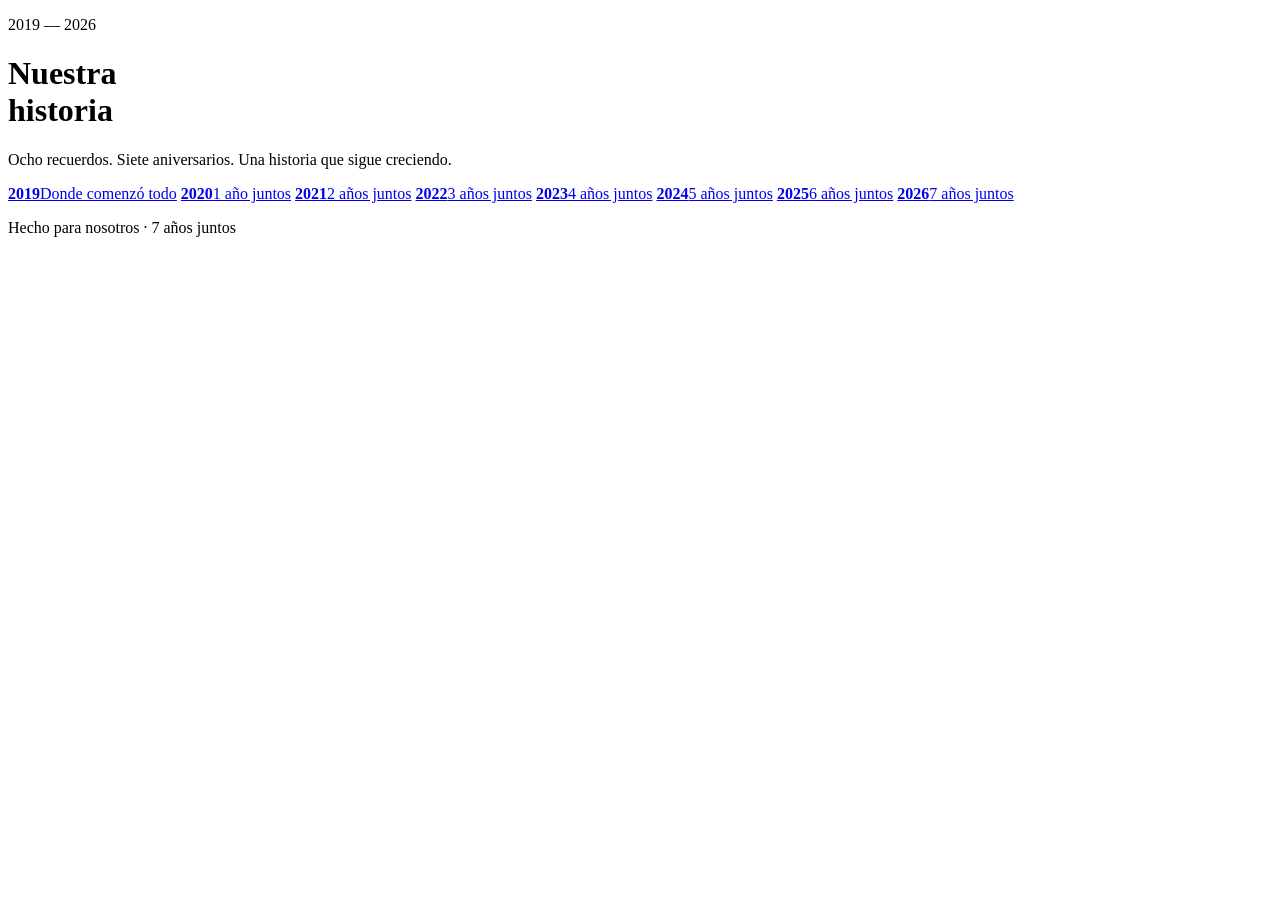
==== index.html @ f182fec3 "Inicializar sitio aniversario" ====
<!doctype html>
<html lang="es">
<head>
  <meta charset="utf-8">
  <meta name="viewport" content="width=device-width,initial-scale=1,viewport-fit=cover">
  <meta name="theme-color" content="#090705">
  <title>7 años juntos</title>
  <link rel="stylesheet" href="assets/style.css">
</head>
<body>
  <main class="home">
    <p class="eyebrow">2019 — 2026</p>
    <h1>Nuestra<br>historia</h1>
    <p class="intro">
      Ocho recuerdos. Siete aniversarios. Una historia que sigue creciendo.
    </p>
    <nav class="timeline" aria-label="Línea de tiempo">
      <a class="year-link" href="2019/"><strong>2019</strong><span>Donde comenzó todo</span></a>
      <a class="year-link" href="2020/"><strong>2020</strong><span>1 año juntos</span></a>
      <a class="year-link" href="2021/"><strong>2021</strong><span>2 años juntos</span></a>
      <a class="year-link" href="2022/"><strong>2022</strong><span>3 años juntos</span></a>
      <a class="year-link" href="2023/"><strong>2023</strong><span>4 años juntos</span></a>
      <a class="year-link" href="2024/"><strong>2024</strong><span>5 años juntos</span></a>
      <a class="year-link" href="2025/"><strong>2025</strong><span>6 años juntos</span></a>
      <a class="year-link" href="2026/"><strong>2026</strong><span>7 años juntos</span></a>
    </nav>
    <p class="footer-note">Hecho para nosotros · 7 años juntos</p>
  </main>
</body>
</html>
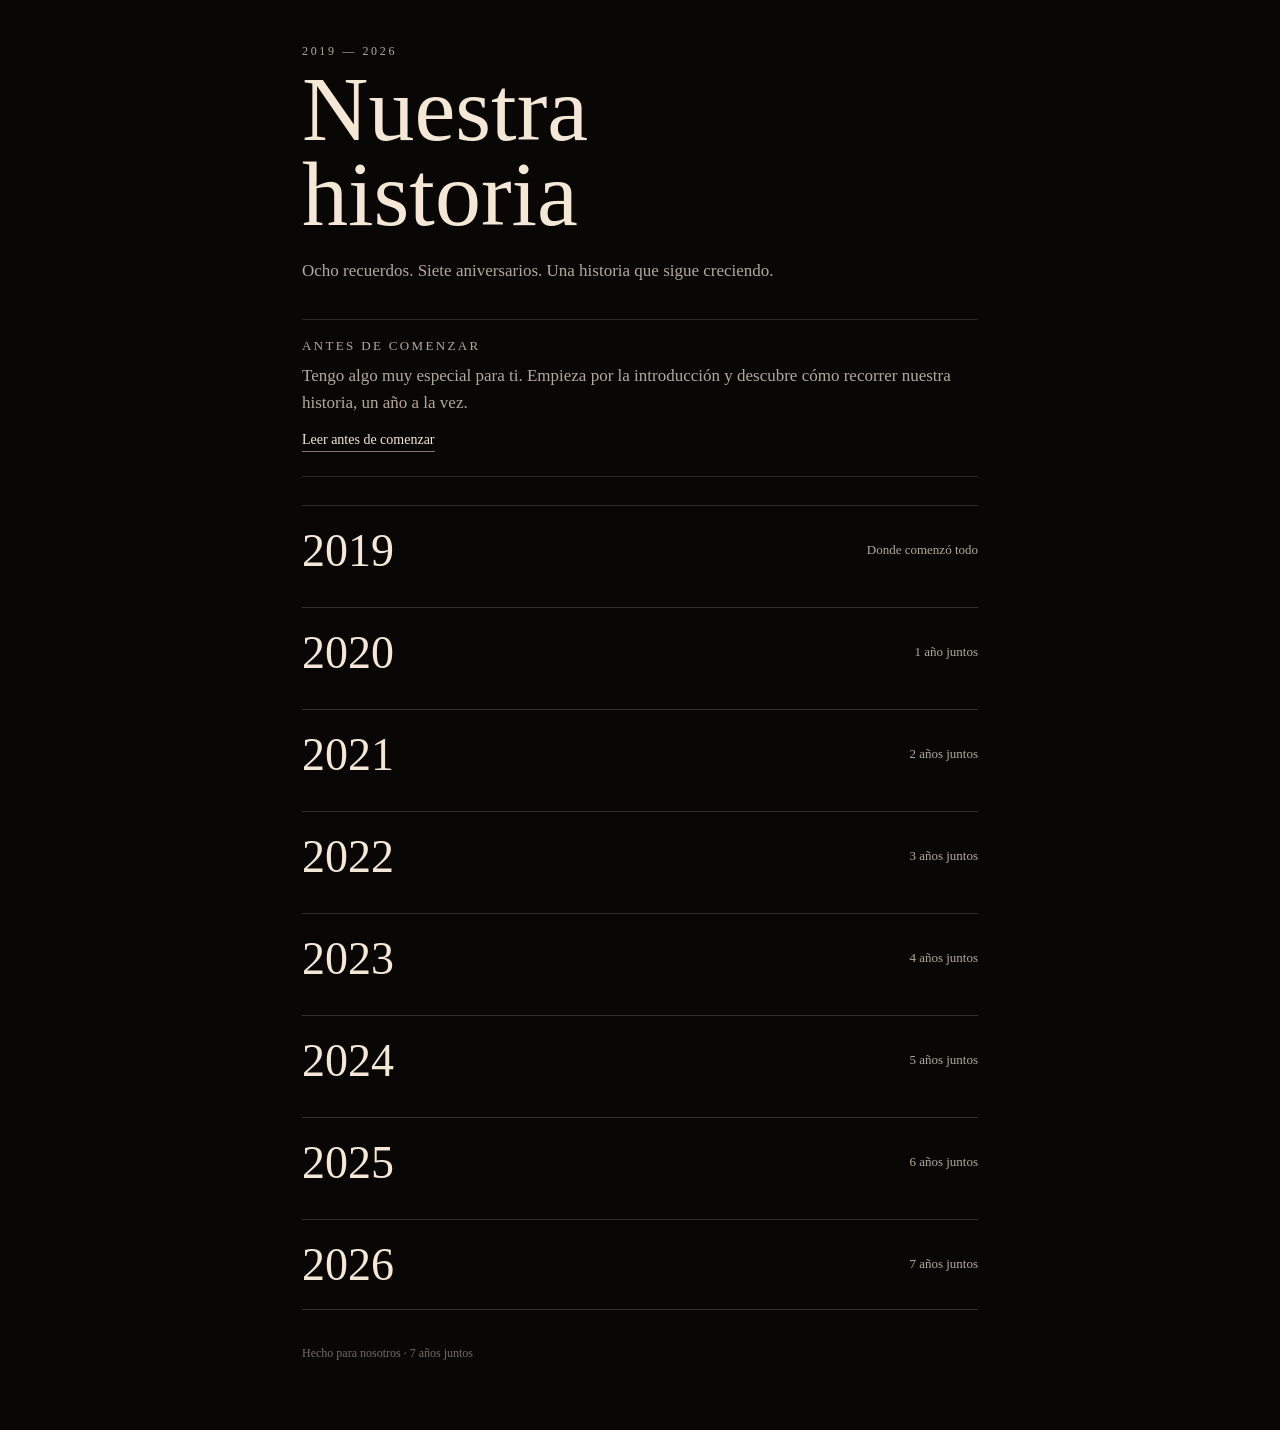
==== commit 9a9d26a1: "Agregar acceso a la introducción desde portada" ====
--- a/index.html
+++ b/index.html
@@ -14,6 +14,15 @@
     <p class="intro">
       Ocho recuerdos. Siete aniversarios. Una historia que sigue creciendo.
     </p>
+
+    <section class="home-intro-callout">
+      <p class="home-intro-label">Antes de comenzar</p>
+      <p class="home-intro-text">
+        Tengo algo muy especial para ti. Empieza por la introducción y descubre cómo recorrer nuestra historia, un año a la vez.
+      </p>
+      <a class="home-intro-link" href="intro/">Leer antes de comenzar</a>
+    </section>
+
     <nav class="timeline" aria-label="Línea de tiempo">
       <a class="year-link" href="2019/"><strong>2019</strong><span>Donde comenzó todo</span></a>
       <a class="year-link" href="2020/"><strong>2020</strong><span>1 año juntos</span></a>
--- a/assets/style.css
+++ b/assets/style.css
@@ -0,0 +1 @@
+:root{color-scheme:dark;--bg:#090705;--paper:#f5e7d6;--muted:rgba(245,231,214,.72)}*{box-sizing:border-box}html,body{margin:0;min-height:100%;background:var(--bg)}body{font-family:Georgia,"Times New Roman",serif;color:var(--paper);overflow-x:hidden}a{color:inherit}.page{min-height:100svh;display:grid;place-items:center;background:radial-gradient(circle at 50% 0%,rgba(120,75,38,.18),transparent 38%),#090705}.story{position:relative;width:min(100vw,620px);min-height:100svh;display:grid;place-items:center;overflow:hidden;background:#090705}.story img{width:100%;height:100svh;object-fit:contain;display:block;animation:reveal .8s ease-out both}@keyframes reveal{from{opacity:0;transform:scale(1.012);filter:blur(4px)}to{opacity:1;transform:scale(1);filter:blur(0)}}.home{width:min(100%,720px);padding:44px 22px 56px;margin:0 auto}.eyebrow{margin:0 0 8px;text-transform:uppercase;letter-spacing:.22em;font-size:12px;color:var(--muted)}h1{margin:0;font-weight:400;font-size:clamp(48px,14vw,92px);line-height:.92}.intro{max-width:520px;color:var(--muted);font-size:17px;line-height:1.55;margin:22px 0 34px}.home-intro-callout{margin:0 0 28px;padding:18px 0 24px;border-top:1px solid rgba(245,231,214,.14);border-bottom:1px solid rgba(245,231,214,.14)}.home-intro-label{margin:0 0 8px;font-size:13px;letter-spacing:.18em;text-transform:uppercase;color:var(--muted)}.home-intro-text{margin:0 0 14px;font-size:17px;line-height:1.6;color:var(--muted)}.home-intro-link{display:inline-block;font-size:14px;text-decoration:none;border-bottom:1px solid rgba(245,231,214,.5);padding-bottom:3px}.timeline{display:grid;gap:12px}.year-link{display:flex;align-items:center;justify-content:space-between;gap:20px;text-decoration:none;border-top:1px solid rgba(245,231,214,.18);padding:18px 0}.year-link:last-child{border-bottom:1px solid rgba(245,231,214,.18)}.year-link strong{font-size:clamp(28px,9vw,46px);font-weight:400}.year-link span{font-size:13px;color:var(--muted);text-align:right}.footer-note{margin-top:34px;font-size:12px;color:rgba(245,231,214,.45);line-height:1.5}.intro-page{min-height:100svh;display:grid;place-items:center;background:radial-gradient(circle at 50% 0%,rgba(120,75,38,.18),transparent 38%),#090705;padding:32px 18px}.intro-wrap{width:min(100%,720px);margin:0 auto;color:var(--paper)}.intro-eyebrow{margin:0 0 14px;text-transform:uppercase;letter-spacing:.22em;font-size:12px;color:var(--muted)}.intro-title{margin:0 0 22px;font-weight:400;font-size:clamp(38px,10vw,74px);line-height:.95}.intro-text{margin:0 0 18px;font-size:18px;line-height:1.65;color:var(--muted)}.intro-card{margin:30px 0;padding:24px 22px;border:1px solid rgba(245,231,214,.14);background:rgba(255,255,255,.02);border-radius:18px}.intro-card-title{margin:0 0 16px;font-weight:400;font-size:28px;line-height:1.1;color:var(--paper)}.intro-list{margin:0;padding-left:22px;color:var(--muted);font-size:17px;line-height:1.75}.intro-list li+li{margin-top:8px}.intro-footer{margin-top:34px;padding-top:24px;border-top:1px solid rgba(245,231,214,.14)}.intro-closing{margin:0 0 16px;font-size:16px;color:var(--muted)}.intro-button{display:inline-flex;align-items:center;justify-content:center;min-height:54px;padding:0 24px;border-radius:999px;text-decoration:none;background:var(--paper);color:#090705;font-size:16px;font-weight:600;transition:transform .2s ease,opacity .2s ease}.intro-button:hover{opacity:.92;transform:translateY(-1px)}.intro-button:active{transform:translateY(0)}@media(min-width:700px){.story{min-height:100vh}.story img{height:100vh}}@media(prefers-reduced-motion:reduce){.story img{animation:none}}
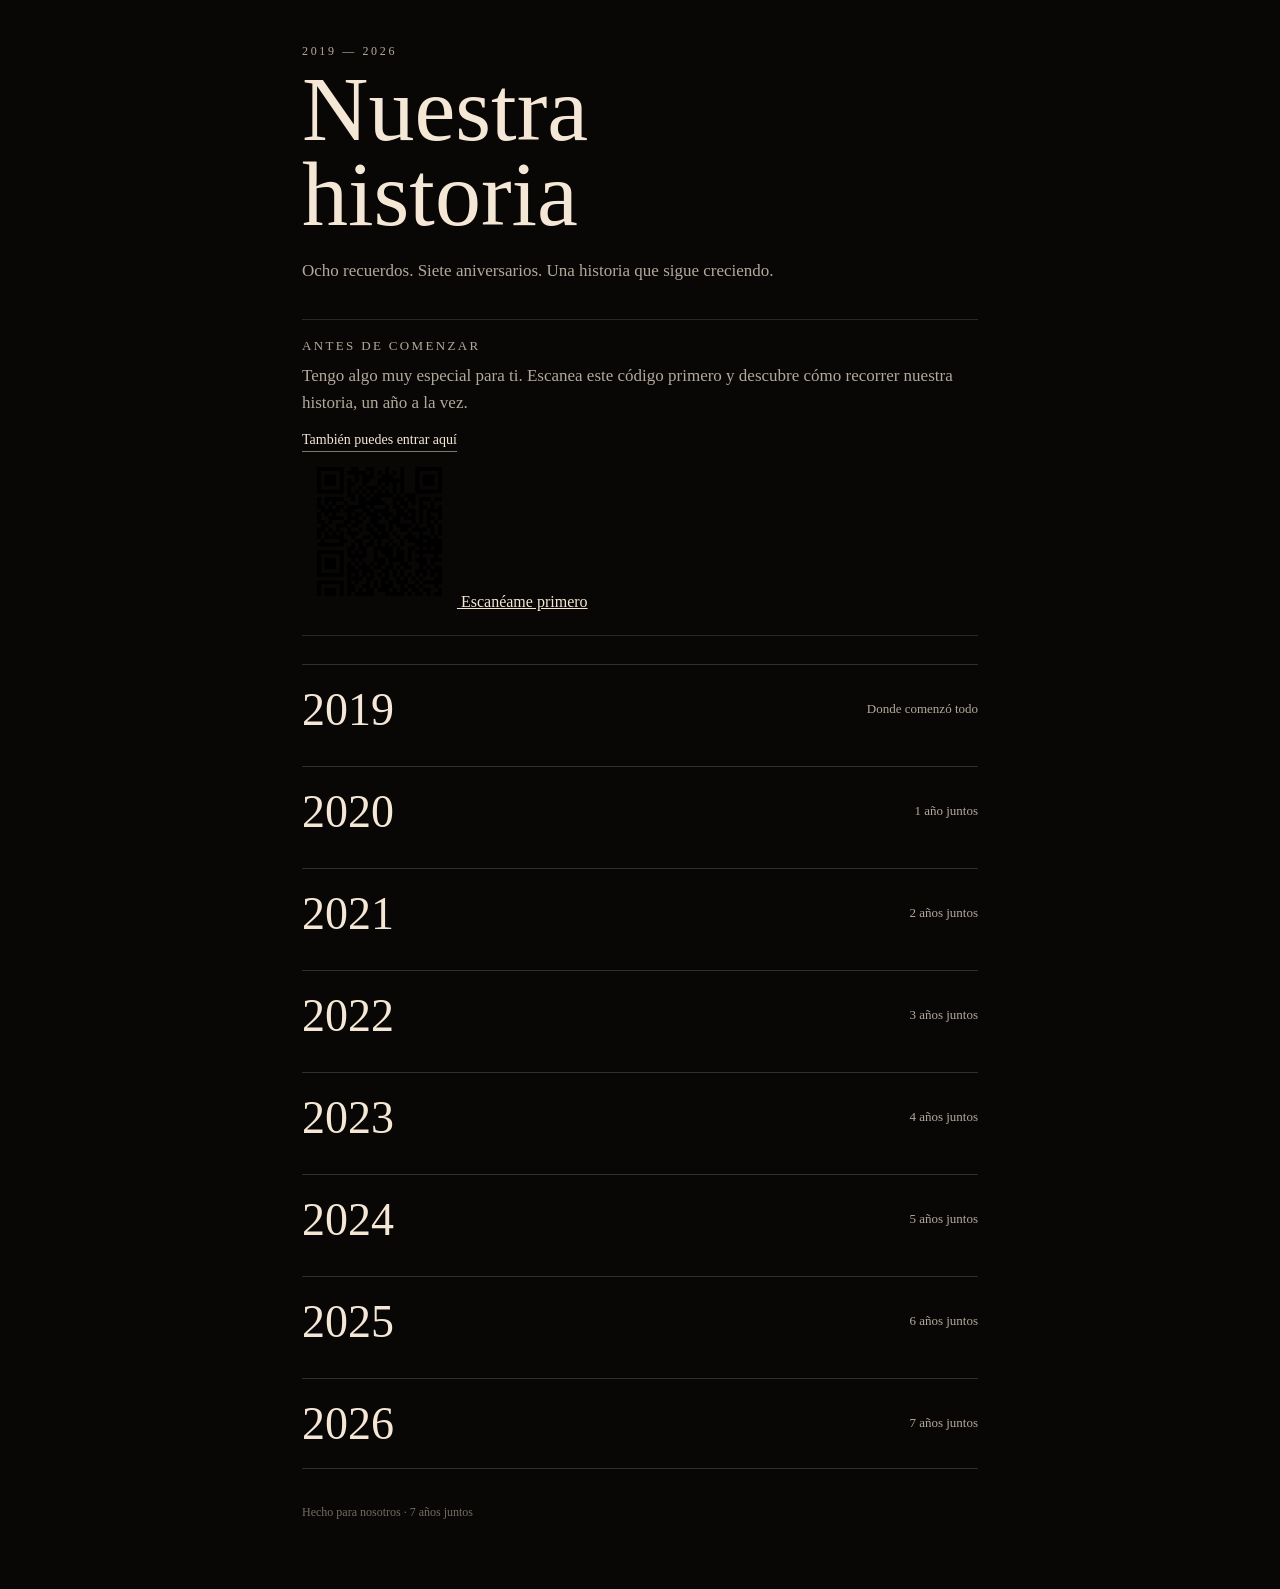
==== commit d9659f43: "Mostrar QR inicial en la portada" ====
--- a/index.html
+++ b/index.html
@@ -16,11 +16,17 @@
     </p>
 
     <section class="home-intro-callout">
-      <p class="home-intro-label">Antes de comenzar</p>
-      <p class="home-intro-text">
-        Tengo algo muy especial para ti. Empieza por la introducción y descubre cómo recorrer nuestra historia, un año a la vez.
-      </p>
-      <a class="home-intro-link" href="intro/">Leer antes de comenzar</a>
+      <div class="home-intro-copy">
+        <p class="home-intro-label">Antes de comenzar</p>
+        <p class="home-intro-text">
+          Tengo algo muy especial para ti. Escanea este código primero y descubre cómo recorrer nuestra historia, un año a la vez.
+        </p>
+        <a class="home-intro-link" href="intro/">También puedes entrar aquí</a>
+      </div>
+      <a class="home-qr" href="intro/" aria-label="Abrir introducción">
+        <img src="assets/qr/intro.svg" alt="QR para comenzar el recorrido">
+        <span>Escanéame primero</span>
+      </a>
     </section>
 
     <nav class="timeline" aria-label="Línea de tiempo">
